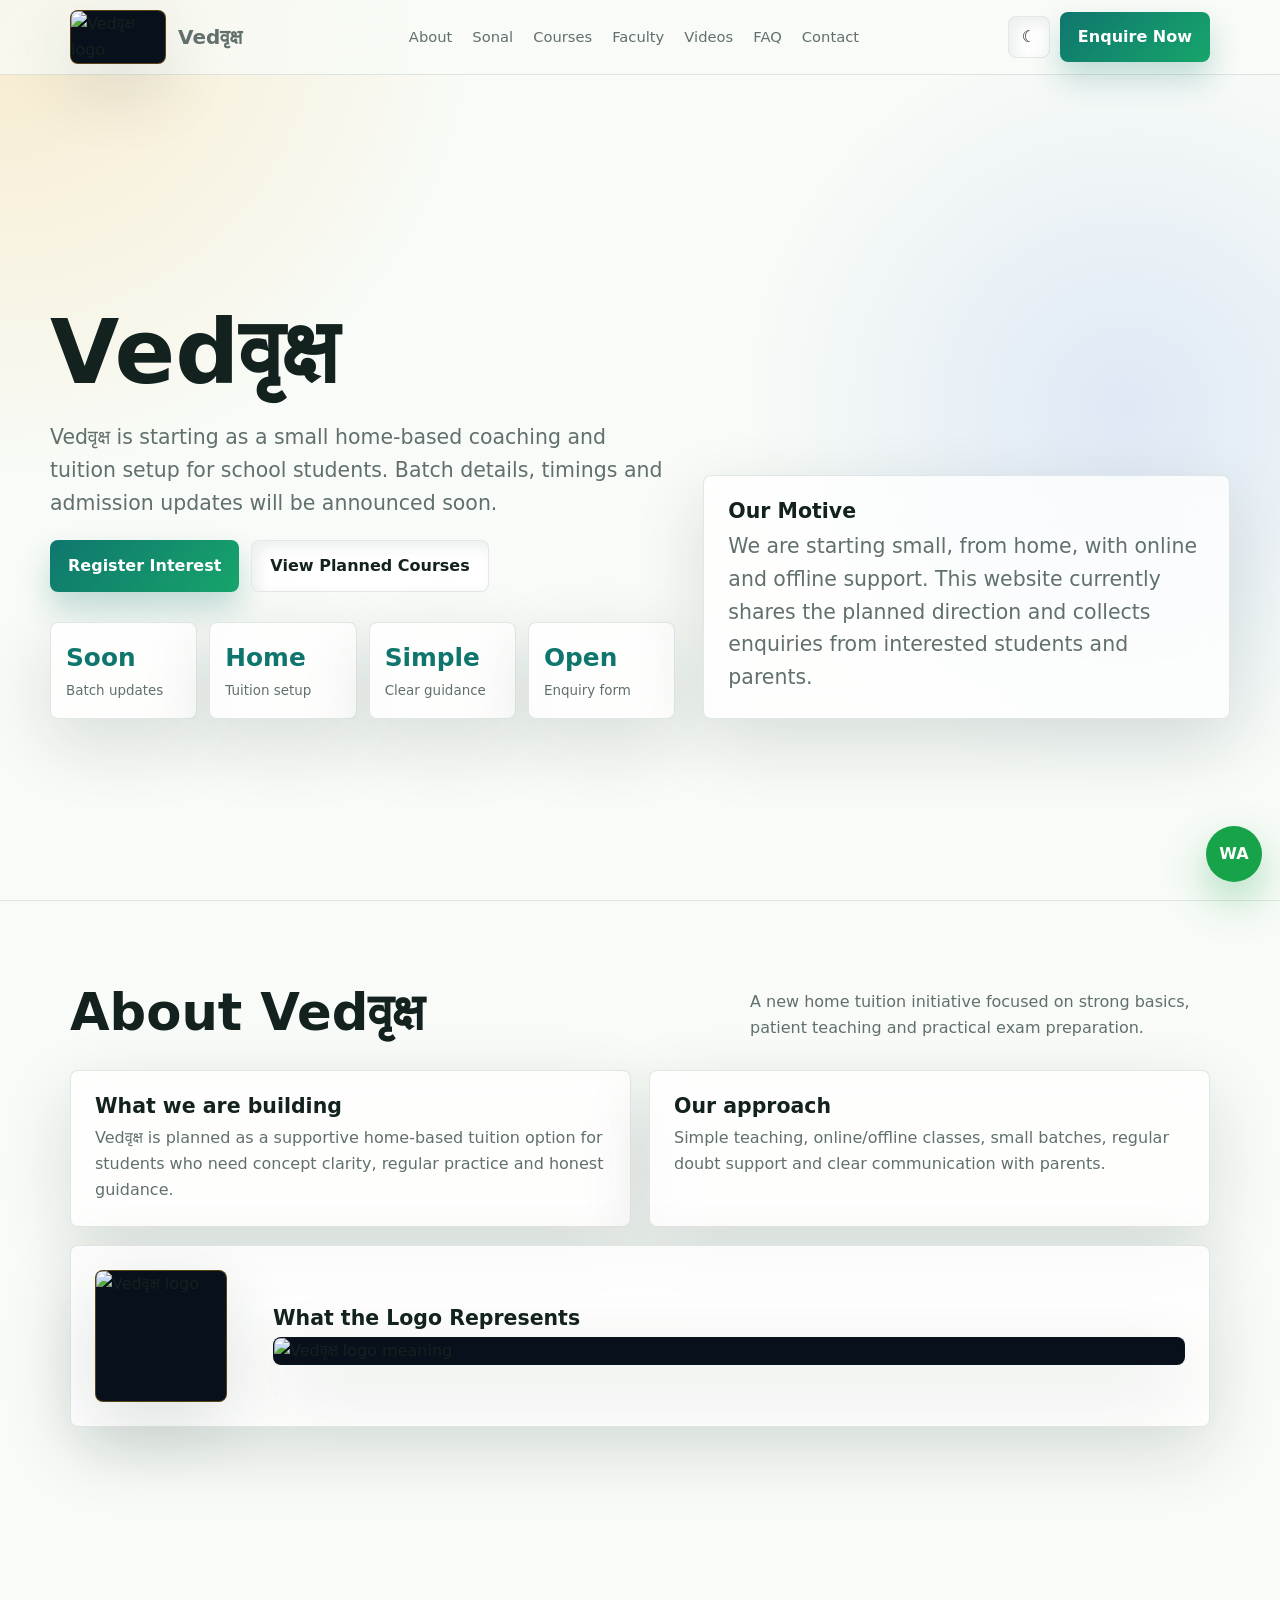
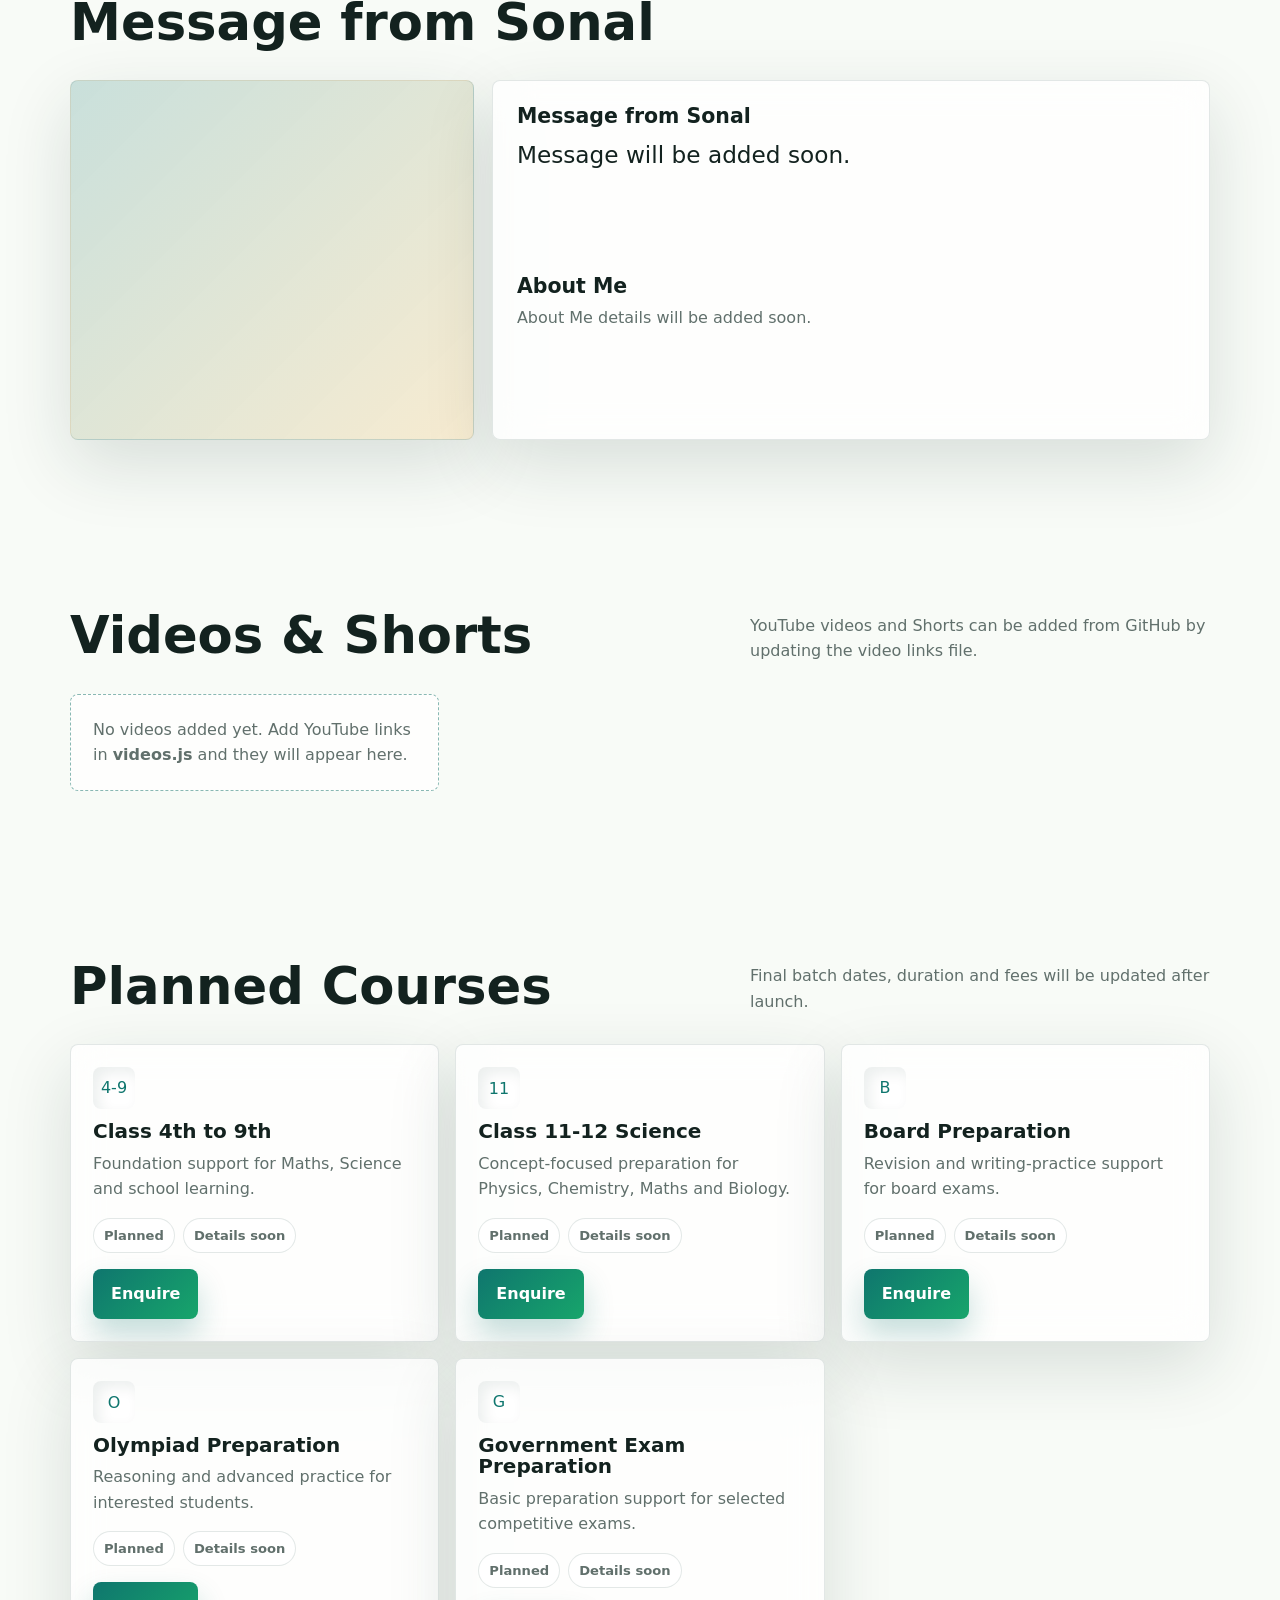
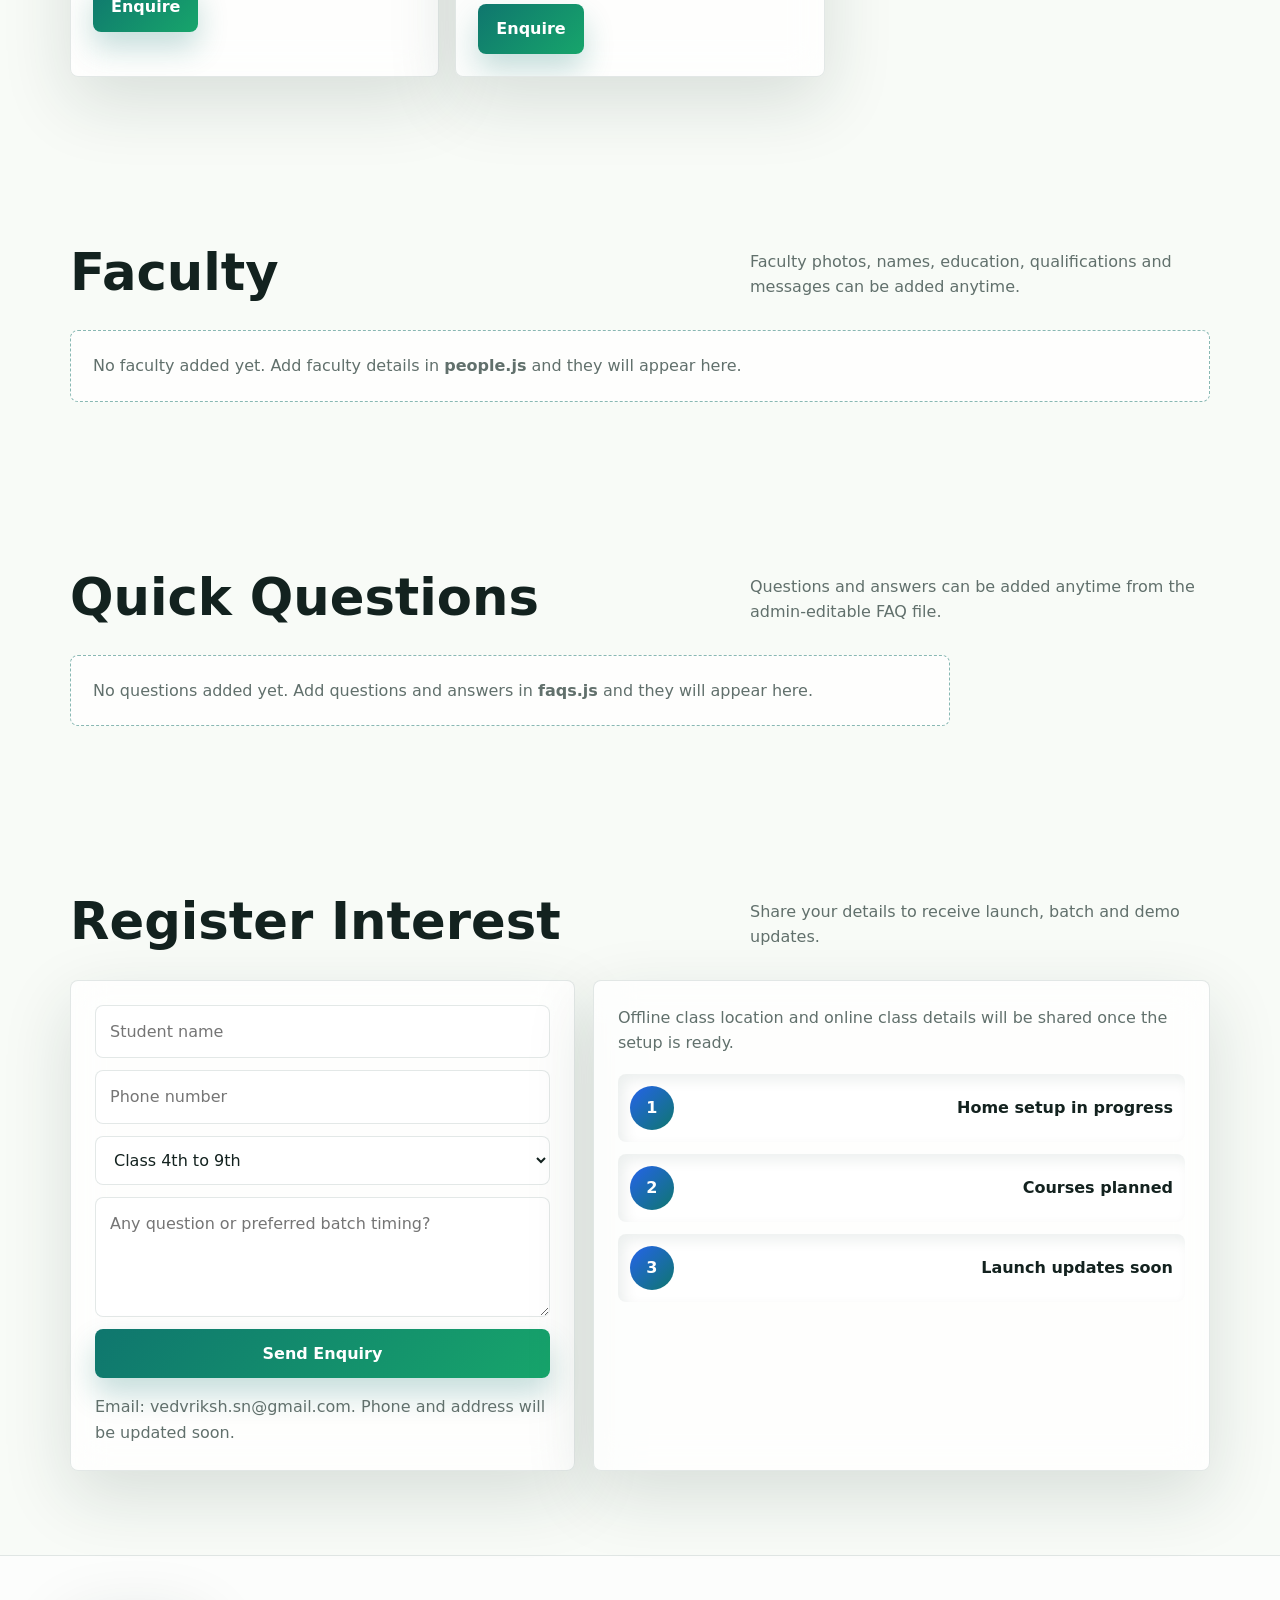
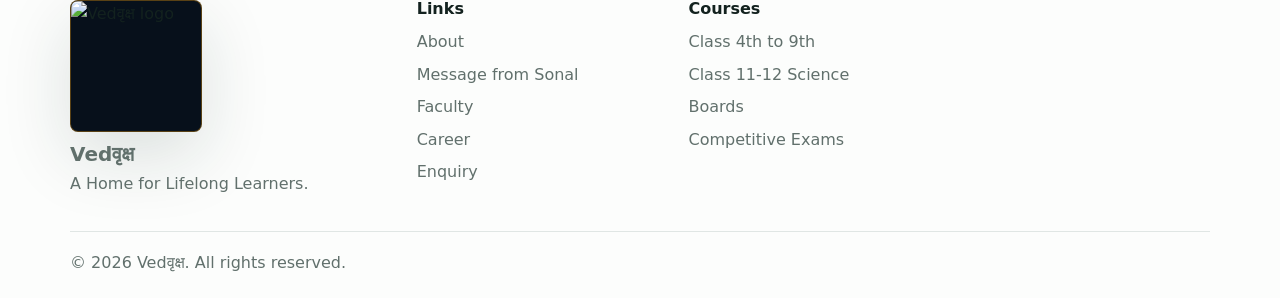
==== index.html @ 877882a3 "Add files via upload" ====
<!doctype html>
<html lang="en" data-theme="light">
  <head>
    <meta charset="utf-8" />
    <meta name="viewport" content="width=device-width, initial-scale=1" />
    <title>Vedवृक्ष | JEE, NEET, CUET, Boards</title>
    <meta
      name="description"
      content="Vedवृक्ष is a new home-based tuition setup for online and offline classes, starting with school support and exam preparation."
    />
    <meta name="theme-color" content="#0f766e" />
    <meta property="og:title" content="Vedवृक्ष" />
    <meta property="og:description" content="A new home tuition setup for online and offline classes, launching soon." />
    <meta property="og:image" content="assets/hero-campus.jpg" />
    <script type="application/ld+json">
      {
        "@context": "https://schema.org",
        "@type": "EducationalOrganization",
        "name": "Vedवृक्ष",
        "description": "New home-based tuition setup for online and offline classes.",
        "telephone": "+91 98765 43210",
        "email": "vedvriksh.sn@gmail.com",
        "address": {
          "@type": "PostalAddress",
          "streetAddress": "Main Education Road",
          "addressLocality": "Your City",
          "addressCountry": "IN"
        }
      }
    </script>
    <style>
      :root {
        color-scheme: light;
        --bg: #f8fbf7;
        --surface: rgba(255, 255, 255, 0.76);
        --surface-strong: #ffffff;
        --ink: #13221f;
        --muted: #61706c;
        --line: rgba(24, 64, 57, 0.12);
        --brand: #0f766e;
        --brand-2: #f59e0b;
        --brand-3: #2563eb;
        --soft: #e8f6ef;
        --shadow: 0 24px 70px rgba(22, 47, 42, 0.14);
        --inner: inset 6px 6px 14px rgba(16, 45, 39, 0.08), inset -6px -6px 18px rgba(255, 255, 255, 0.85);
        --radius: 8px;
        --max: 1180px;
      }

      [data-theme="dark"] {
        color-scheme: dark;
        --bg: #081311;
        --surface: rgba(18, 31, 29, 0.78);
        --surface-strong: #101c1a;
        --ink: #eef8f4;
        --muted: #abc0bb;
        --line: rgba(220, 255, 244, 0.12);
        --soft: #10231f;
        --shadow: 0 24px 70px rgba(0, 0, 0, 0.35);
        --inner: inset 6px 6px 14px rgba(0, 0, 0, 0.28), inset -6px -6px 18px rgba(255, 255, 255, 0.04);
      }

      * { box-sizing: border-box; }
      html { scroll-behavior: smooth; }
      body {
        margin: 0;
        font-family: Inter, ui-sans-serif, system-ui, -apple-system, BlinkMacSystemFont, "Segoe UI", sans-serif;
        background:
          radial-gradient(circle at top left, rgba(245, 158, 11, 0.18), transparent 30rem),
          radial-gradient(circle at 88% 8%, rgba(37, 99, 235, 0.12), transparent 24rem),
          linear-gradient(180deg, var(--bg), var(--bg));
        color: var(--ink);
        line-height: 1.6;
      }

      a { color: inherit; text-decoration: none; }
      img { max-width: 100%; display: block; }
      button, input, textarea, select { font: inherit; }

      .shell { max-width: var(--max); margin: 0 auto; padding: 0 20px; }
      .nav {
        position: sticky;
        top: 0;
        z-index: 20;
        border-bottom: 1px solid var(--line);
        backdrop-filter: blur(20px);
        background: color-mix(in srgb, var(--bg) 74%, transparent);
      }
      .nav-inner {
        min-height: 74px;
        display: flex;
        align-items: center;
        gap: 18px;
        justify-content: space-between;
      }
      .brand {
        display: flex;
        align-items: center;
        gap: 12px;
        min-width: 190px;
      }
      .brand-mark {
        width: 96px;
        height: 54px;
        border-radius: 8px;
        object-fit: contain;
        border: 1px solid rgba(245, 158, 11, 0.34);
        background: #07101b;
        box-shadow: var(--shadow);
      }
      .brand strong { display: block; font-size: 1.25rem; line-height: 1; }
      .brand span { display: block; color: var(--muted); font-size: 0.78rem; }
      .nav-links {
        display: flex;
        align-items: center;
        gap: 20px;
        color: var(--muted);
        font-size: 0.92rem;
      }
      .nav-links a:hover { color: var(--brand); }
      .nav-actions { display: flex; align-items: center; gap: 10px; }
      .icon-btn, .menu-btn {
        width: 42px;
        height: 42px;
        border: 1px solid var(--line);
        border-radius: var(--radius);
        background: var(--surface);
        color: var(--ink);
        cursor: pointer;
        display: grid;
        place-items: center;
        box-shadow: var(--inner);
      }
      .menu-btn { display: none; }

      .btn {
        border: 0;
        border-radius: var(--radius);
        padding: 12px 18px;
        display: inline-flex;
        align-items: center;
        justify-content: center;
        gap: 9px;
        min-height: 46px;
        font-weight: 800;
        cursor: pointer;
        transition: transform 180ms ease, box-shadow 180ms ease, background 180ms ease;
      }
      .btn:hover { transform: translateY(-2px); }
      .btn-primary {
        background: linear-gradient(135deg, var(--brand), #17a56b);
        color: white;
        box-shadow: 0 16px 30px rgba(15, 118, 110, 0.24);
      }
      .btn-secondary {
        background: var(--surface-strong);
        border: 1px solid var(--line);
        color: var(--ink);
        box-shadow: var(--inner);
      }

      .hero {
        min-height: calc(100vh - 74px);
        display: grid;
        align-items: center;
        position: relative;
        overflow: hidden;
        border-bottom: 1px solid var(--line);
      }
      .hero::before {
        content: "";
        position: absolute;
        inset: 0;
        background:
          linear-gradient(90deg, color-mix(in srgb, var(--bg) 95%, transparent) 0%, color-mix(in srgb, var(--bg) 82%, transparent) 42%, transparent 70%),
          url(var(--hero-cover, "assets/hero-campus.jpg")) right center / cover no-repeat;
        z-index: -2;
      }
      .hero::after {
        content: "";
        position: absolute;
        inset: auto 0 0;
        height: 180px;
        background: linear-gradient(180deg, transparent, var(--bg));
        z-index: -1;
      }
      .hero-grid {
        display: grid;
        grid-template-columns: minmax(0, 0.95fr) minmax(280px, 0.8fr);
        gap: 28px;
        padding: 76px 0 46px;
      }
      .eyebrow {
        display: inline-flex;
        align-items: center;
        gap: 8px;
        padding: 8px 12px;
        border-radius: 999px;
        background: var(--surface);
        border: 1px solid var(--line);
        color: var(--brand);
        font-weight: 800;
        backdrop-filter: blur(16px);
      }
      h1, h2, h3 { line-height: 1.08; margin: 0; letter-spacing: 0; }
      h1 {
        margin-top: 18px;
        font-size: clamp(2.45rem, 7vw, 5.7rem);
        max-width: 820px;
      }
      .hero p {
        max-width: 650px;
        color: var(--muted);
        font-size: clamp(1.02rem, 2vw, 1.28rem);
      }
      .hero-actions, .row-actions { display: flex; flex-wrap: wrap; gap: 12px; }
      .stats {
        display: grid;
        grid-template-columns: repeat(4, minmax(0, 1fr));
        gap: 12px;
        margin-top: 30px;
      }
      .stat, .glass-card, .course-card, .profile-card, .resource-card, .event-card, .blog-card, .portal-panel {
        border: 1px solid var(--line);
        border-radius: var(--radius);
        background: var(--surface);
        backdrop-filter: blur(18px);
        box-shadow: var(--shadow);
      }
      .stat { padding: 15px; }
      .stat strong { display: block; font-size: 1.55rem; color: var(--brand); }
      .stat span { color: var(--muted); font-size: 0.84rem; }
      .hero-card {
        align-self: end;
        padding: 22px;
        margin-top: 170px;
      }
      .hero-card h3 { font-size: 1.25rem; }
      .rank-list { display: grid; gap: 12px; margin-top: 18px; }
      .rank {
        display: flex;
        align-items: center;
        justify-content: space-between;
        gap: 12px;
        padding: 12px;
        border-radius: var(--radius);
        background: color-mix(in srgb, var(--surface-strong) 72%, transparent);
        box-shadow: var(--inner);
      }
      .avatar {
        width: 44px;
        height: 44px;
        border-radius: 50%;
        display: grid;
        place-items: center;
        font-weight: 900;
        color: white;
        background: linear-gradient(135deg, var(--brand-3), var(--brand));
      }

      section { padding: 84px 0; }
      .section-head {
        display: flex;
        justify-content: space-between;
        gap: 24px;
        align-items: end;
        margin-bottom: 30px;
      }
      .section-head h2 { font-size: clamp(2rem, 4vw, 3.3rem); max-width: 740px; }
      .section-head p { color: var(--muted); max-width: 460px; margin: 0; }

      .about-grid {
        display: grid;
        grid-template-columns: 1fr 1fr;
        gap: 18px;
      }
      .logo-meaning {
        display: grid;
        grid-template-columns: 160px 1fr;
        gap: 18px;
        align-items: center;
        margin-top: 18px;
      }
      .about-logo {
        width: 132px;
        height: 132px;
        object-fit: contain;
        border-radius: var(--radius);
        border: 1px solid rgba(245, 158, 11, 0.34);
        background: #07101b;
        box-shadow: var(--shadow);
      }
      .meaning-image {
        width: 100%;
        max-height: 170px;
        object-fit: contain;
        border-radius: var(--radius);
        border: 1px solid var(--line);
        background: #07101b;
        box-shadow: var(--shadow);
      }
      .glass-card { padding: 24px; }
      .glass-card h3 { font-size: 1.28rem; margin-bottom: 8px; }
      .glass-card p, .course-card p, .profile-card p, .resource-card p, .event-card p, .blog-card p { color: var(--muted); margin: 0; }
      .feature-grid, .course-grid, .faculty-grid, .resource-grid, .event-grid, .blog-grid {
        display: grid;
        grid-template-columns: repeat(3, minmax(0, 1fr));
        gap: 16px;
      }
      .feature {
        padding: 18px;
        border-radius: var(--radius);
        background: var(--soft);
        border: 1px solid var(--line);
      }
      .feature i, .course-icon {
        width: 42px;
        height: 42px;
        border-radius: var(--radius);
        display: grid;
        place-items: center;
        background: white;
        color: var(--brand);
        box-shadow: var(--inner);
        font-style: normal;
        margin-bottom: 12px;
      }
      [data-theme="dark"] .feature i, [data-theme="dark"] .course-icon { background: #172522; }
      .timeline {
        display: grid;
        gap: 14px;
        margin-top: 18px;
      }
      .mile {
        display: grid;
        grid-template-columns: 76px 1fr;
        gap: 14px;
        align-items: start;
      }
      .year {
        color: var(--brand);
        font-weight: 900;
      }

      .course-card, .profile-card, .resource-card, .event-card, .blog-card {
        padding: 22px;
        position: relative;
        overflow: hidden;
        transition: transform 180ms ease, border 180ms ease;
      }
      .course-card:hover, .profile-card:hover, .resource-card:hover, .event-card:hover, .blog-card:hover {
        transform: translateY(-5px);
        border-color: color-mix(in srgb, var(--brand) 45%, var(--line));
      }
      .course-card h3 { font-size: 1.25rem; margin-bottom: 8px; }
      .meta {
        display: flex;
        flex-wrap: wrap;
        gap: 8px;
        margin: 16px 0;
      }
      .chip {
        border-radius: 999px;
        border: 1px solid var(--line);
        padding: 6px 10px;
        color: var(--muted);
        background: color-mix(in srgb, var(--surface-strong) 72%, transparent);
        font-size: 0.82rem;
        font-weight: 750;
      }
      .list {
        padding: 0;
        margin: 14px 0 18px;
        list-style: none;
        display: grid;
        gap: 8px;
        color: var(--muted);
      }
      .list li::before { content: "✓"; color: var(--brand); font-weight: 900; margin-right: 8px; }

      .profile-photo {
        height: 174px;
        border-radius: var(--radius);
        background:
          linear-gradient(135deg, rgba(15, 118, 110, 0.9), rgba(245, 158, 11, 0.7)),
          radial-gradient(circle at 30% 20%, rgba(255,255,255,0.7), transparent 26%),
          linear-gradient(135deg, #dff7ef, #fef3c7);
        margin-bottom: 18px;
        position: relative;
        overflow: hidden;
      }
      .profile-photo::after {
        content: "";
        position: absolute;
        width: 78px;
        height: 78px;
        border-radius: 50%;
        background: rgba(255,255,255,0.84);
        left: 50%;
        top: 26px;
        transform: translateX(-50%);
        box-shadow: 0 86px 0 32px rgba(255,255,255,0.76);
      }
      .person-grid {
        display: grid;
        grid-template-columns: 0.72fr 1.28fr;
        gap: 18px;
        align-items: stretch;
      }
      .owner-photo {
        min-height: 360px;
        border-radius: var(--radius);
        border: 1px solid var(--line);
        background:
          linear-gradient(135deg, rgba(15,118,110,0.2), rgba(245,158,11,0.16)),
          var(--owner-photo, url("assets/logo-vv.jpg")) center / cover no-repeat;
        box-shadow: var(--shadow);
      }
      .message-card {
        display: grid;
        gap: 18px;
      }
      .message-card .quote {
        font-size: clamp(1.12rem, 2vw, 1.45rem);
        color: var(--ink);
        margin: 0;
      }
      .faculty-photo {
        height: 210px;
        border-radius: var(--radius);
        border: 1px solid var(--line);
        background: var(--faculty-photo, url("assets/logo-vv.jpg")) center / cover no-repeat;
        margin-bottom: 16px;
      }
      .faculty-empty {
        grid-column: 1 / -1;
      }

      .results-band {
        background: linear-gradient(135deg, color-mix(in srgb, var(--brand) 16%, transparent), color-mix(in srgb, var(--brand-2) 18%, transparent));
        border-block: 1px solid var(--line);
      }
      .rankers {
        display: grid;
        grid-template-columns: 1.2fr 0.8fr;
        gap: 18px;
      }
      .score-grid {
        display: grid;
        grid-template-columns: repeat(3, 1fr);
        gap: 12px;
      }
      .score {
        padding: 18px;
        border-radius: var(--radius);
        background: var(--surface-strong);
        border: 1px solid var(--line);
      }
      .score strong { display: block; font-size: 2rem; color: var(--brand); }

      .testimonials {
        display: grid;
        grid-template-columns: repeat(3, 1fr);
        gap: 16px;
      }
      blockquote {
        margin: 0;
        padding: 22px;
        border-radius: var(--radius);
        background: var(--surface);
        border: 1px solid var(--line);
        box-shadow: var(--shadow);
      }
      blockquote p { margin: 0 0 18px; color: var(--muted); }
      .stars { color: var(--brand-2); letter-spacing: 0; }

      .gallery {
        display: grid;
        grid-template-columns: 1.2fr 0.8fr 0.8fr;
        grid-auto-rows: 190px;
        gap: 14px;
      }
      .gallery-item {
        border-radius: var(--radius);
        border: 1px solid var(--line);
        overflow: hidden;
        min-height: 180px;
        background:
          linear-gradient(135deg, rgba(15,118,110,0.22), rgba(245,158,11,0.15)),
            url("assets/hero-campus.jpg") center / cover;
        position: relative;
      }
      .gallery-item:first-child { grid-row: span 2; }
      .gallery-item span {
        position: absolute;
        left: 14px;
        bottom: 14px;
        padding: 8px 10px;
        border-radius: var(--radius);
        background: rgba(255,255,255,0.86);
        color: #13221f;
        font-weight: 850;
      }

      .tabs {
        display: flex;
        flex-wrap: wrap;
        gap: 10px;
        margin-bottom: 16px;
      }
      .tab {
        border: 1px solid var(--line);
        background: var(--surface);
        color: var(--muted);
        border-radius: 999px;
        padding: 10px 14px;
        cursor: pointer;
        font-weight: 850;
      }
      .tab.active { background: var(--brand); color: white; }
      .portal-panel { padding: 22px; display: none; }
      .portal-panel.active { display: grid; grid-template-columns: 0.9fr 1.1fr; gap: 18px; }
      .dash-grid {
        display: grid;
        grid-template-columns: repeat(2, minmax(0, 1fr));
        gap: 12px;
      }
      .dash-card {
        padding: 16px;
        border: 1px solid var(--line);
        border-radius: var(--radius);
        background: var(--surface-strong);
      }
      .bar {
        height: 10px;
        border-radius: 999px;
        background: color-mix(in srgb, var(--brand) 16%, var(--line));
        overflow: hidden;
        margin-top: 10px;
      }
      .bar span { display: block; height: 100%; width: var(--value); background: linear-gradient(90deg, var(--brand), var(--brand-2)); }

      .faq {
        display: grid;
        gap: 12px;
        max-width: 880px;
      }
      details {
        border: 1px solid var(--line);
        background: var(--surface);
        border-radius: var(--radius);
        padding: 16px 18px;
        box-shadow: var(--shadow);
      }
      summary { cursor: pointer; font-weight: 900; }
      details p { color: var(--muted); margin-bottom: 0; }

      .video-grid {
        display: grid;
        grid-template-columns: repeat(3, minmax(0, 1fr));
        gap: 16px;
      }
      .video-card {
        border: 1px solid var(--line);
        border-radius: var(--radius);
        background: var(--surface);
        backdrop-filter: blur(18px);
        box-shadow: var(--shadow);
        overflow: hidden;
      }
      .video-frame {
        width: 100%;
        aspect-ratio: 16 / 9;
        border: 0;
        display: block;
        background: #0f172a;
      }
      .video-card.short .video-frame {
        aspect-ratio: 9 / 16;
      }
      .video-body {
        padding: 16px;
      }
      .video-body h3 {
        font-size: 1rem;
        margin-bottom: 6px;
      }
      .video-body p {
        margin: 0;
        color: var(--muted);
        font-size: 0.92rem;
      }
      .empty-videos {
        padding: 22px;
        border: 1px dashed color-mix(in srgb, var(--brand) 42%, var(--line));
        border-radius: var(--radius);
        color: var(--muted);
        background: var(--surface);
      }

      .contact-grid {
        display: grid;
        grid-template-columns: 0.9fr 1.1fr;
        gap: 18px;
      }
      form {
        display: grid;
        gap: 12px;
      }
      input, textarea, select {
        width: 100%;
        border: 1px solid var(--line);
        border-radius: var(--radius);
        padding: 13px 14px;
        background: var(--surface-strong);
        color: var(--ink);
      }
      textarea { min-height: 120px; resize: vertical; }
      .map {
        min-height: 360px;
        border: 0;
        width: 100%;
        border-radius: var(--radius);
        filter: saturate(0.9);
      }
      .floating-whatsapp {
        position: fixed;
        right: 18px;
        bottom: 18px;
        z-index: 30;
        width: 56px;
        height: 56px;
        border-radius: 50%;
        display: grid;
        place-items: center;
        color: white;
        background: #16a34a;
        box-shadow: 0 18px 42px rgba(22, 163, 74, 0.34);
        font-weight: 900;
      }

      footer {
        border-top: 1px solid var(--line);
        padding: 44px 0 22px;
        background: color-mix(in srgb, var(--surface-strong) 62%, transparent);
      }
      .footer-grid {
        display: grid;
        grid-template-columns: 1.3fr repeat(3, 1fr);
        gap: 22px;
      }
      footer h3 { font-size: 1rem; margin-bottom: 12px; }
      footer a, footer p { display: block; color: var(--muted); margin: 7px 0; }
      .footer-brand {
        display: block;
      }
      .footer-brand .brand-mark {
        width: 132px;
        height: 132px;
        margin-bottom: 12px;
      }
      .copyright {
        border-top: 1px solid var(--line);
        margin-top: 28px;
        padding-top: 18px;
        color: var(--muted);
        display: flex;
        justify-content: space-between;
        gap: 16px;
        flex-wrap: wrap;
      }

      .reveal { opacity: 0; transform: translateY(18px); transition: opacity 500ms ease, transform 500ms ease; }
      .reveal.visible { opacity: 1; transform: translateY(0); }

      @media (max-width: 980px) {
        .nav-links {
          position: fixed;
          inset: 74px 12px auto;
          flex-direction: column;
          align-items: stretch;
          padding: 18px;
          border: 1px solid var(--line);
          border-radius: var(--radius);
          background: var(--surface-strong);
          box-shadow: var(--shadow);
          display: none;
        }
        .nav-links.open { display: flex; }
        .menu-btn { display: grid; }
        .hero-grid, .about-grid, .rankers, .portal-panel.active, .contact-grid, .person-grid, .logo-meaning { grid-template-columns: 1fr; }
        .hero-card { margin-top: 20px; }
        .feature-grid, .course-grid, .faculty-grid, .resource-grid, .event-grid, .blog-grid, .testimonials, .video-grid { grid-template-columns: repeat(2, 1fr); }
        .section-head { display: block; }
        .section-head p { margin-top: 12px; }
        .footer-grid { grid-template-columns: repeat(2, 1fr); }
      }

      @media (max-width: 640px) {
        .shell { padding: 0 14px; }
        .nav-inner { min-height: 66px; }
        .nav-links { inset-top: 66px; }
        .brand { min-width: auto; }
        .brand > span:not(:first-child) { display: none; }
        .brand-mark { width: 78px; height: 48px; }
        .nav-actions .btn { display: none; }
        .hero { min-height: auto; }
        .hero::before {
          background:
            linear-gradient(180deg, color-mix(in srgb, var(--bg) 96%, transparent) 0%, color-mix(in srgb, var(--bg) 86%, transparent) 58%, color-mix(in srgb, var(--bg) 58%, transparent)),
            url(var(--hero-cover, "assets/hero-campus.jpg")) center top / cover no-repeat;
        }
        .hero-grid { padding-top: 54px; }
        .stats, .score-grid, .feature-grid, .course-grid, .faculty-grid, .resource-grid, .event-grid, .blog-grid, .testimonials, .dash-grid, .footer-grid, .video-grid {
          grid-template-columns: 1fr;
        }
        .gallery { grid-template-columns: 1fr; grid-auto-rows: 220px; }
        .gallery-item:first-child { grid-row: span 1; }
        section { padding: 58px 0; }
      }
    </style>
  </head>
  <body>
    <header class="nav" aria-label="Main navigation">
      <div class="shell nav-inner">
        <a class="brand" href="#home" aria-label="Vedवृक्ष home">
          <img class="brand-mark" src="assets/logo-vv.jpg" alt="Vedवृक्ष logo" />
          <span><strong>Vedवृक्ष</strong></span>
        </a>
        <nav class="nav-links" id="navLinks">
          <a href="#about">About</a>
          <a href="#sonal">Sonal</a>
          <a href="#courses">Courses</a>
          <a href="#faculty">Faculty</a>
          <a href="#videos">Videos</a>
          <a href="#faq">FAQ</a>
          <a href="#contact">Contact</a>
        </nav>
        <div class="nav-actions">
          <button class="icon-btn" id="themeToggle" aria-label="Toggle dark and light mode">☾</button>
          <a class="btn btn-primary" href="#contact">Enquire Now</a>
          <button class="menu-btn" id="menuToggle" aria-label="Open menu">☰</button>
        </div>
      </div>
    </header>

    <main id="home">
      <section class="hero">
        <div class="shell hero-grid">
          <div class="reveal">
            <h1>Vedवृक्ष</h1>
            <p>Vedवृक्ष is starting as a small home-based coaching and tuition setup for school students. Batch details, timings and admission updates will be announced soon.</p>
            <div class="hero-actions">
              <a class="btn btn-primary" href="#contact">Register Interest</a>
              <a class="btn btn-secondary" href="#courses">View Planned Courses</a>
            </div>
            <div class="stats" aria-label="Launch information">
              <div class="stat"><strong>Soon</strong><span>Batch updates</span></div>
              <div class="stat"><strong>Home</strong><span>Tuition setup</span></div>
              <div class="stat"><strong>Simple</strong><span>Clear guidance</span></div>
              <div class="stat"><strong>Open</strong><span>Enquiry form</span></div>
            </div>
          </div>
          <aside class="glass-card hero-card reveal">
            <h3>Our Motive</h3>
            <p>We are starting small, from home, with online and offline support. This website currently shares the planned direction and collects enquiries from interested students and parents.</p>
          </aside>
        </div>
      </section>

      <section id="about">
        <div class="shell">
          <div class="section-head reveal">
            <h2>About Vedवृक्ष</h2>
            <p>A new home tuition initiative focused on strong basics, patient teaching and practical exam preparation.</p>
          </div>
          <div class="about-grid">
            <article class="glass-card reveal">
              <h3>What we are building</h3>
              <p>Vedवृक्ष is planned as a supportive home-based tuition option for students who need concept clarity, regular practice and honest guidance.</p>
            </article>
            <article class="glass-card reveal">
              <h3>Our approach</h3>
              <p>Simple teaching, online/offline classes, small batches, regular doubt support and clear communication with parents.</p>
            </article>
          </div>
          <article class="glass-card logo-meaning reveal">
            <img class="about-logo" src="assets/logo-vv.jpg" alt="Vedवृक्ष logo" />
            <div>
              <h3>What the Logo Represents</h3>
              <img class="meaning-image" src="assets/logo-meaning.jpg" alt="Vedवृक्ष logo meaning" />
            </div>
          </article>
        </div>
      </section>

      <section id="sonal">
        <div class="shell">
          <div class="section-head reveal">
            <h2>Message from Sonal</h2>
          </div>
          <div class="person-grid">
            <div class="owner-photo reveal" id="ownerPhoto" role="img" aria-label="Sonal photo placeholder"></div>
            <article class="glass-card message-card reveal">
              <div>
                <h3>Message from Sonal</h3>
                <p class="quote" id="ownerMessage">Message will be added soon.</p>
              </div>
              <div>
                <h3>About Me</h3>
                <p id="ownerAbout">About Me details will be added soon.</p>
              </div>
            </article>
          </div>
        </div>
      </section>

      <section id="videos">
        <div class="shell">
          <div class="section-head reveal">
            <h2>Videos & Shorts</h2>
            <p>YouTube videos and Shorts can be added from GitHub by updating the video links file.</p>
          </div>
          <div id="videoGrid" class="video-grid reveal" aria-live="polite">
            <div class="empty-videos">No videos added yet. Add YouTube links in <b>videos.js</b> and they will appear here.</div>
          </div>
        </div>
      </section>

      <section id="courses">
        <div class="shell">
          <div class="section-head reveal">
            <h2>Planned Courses</h2>
            <p>Final batch dates, duration and fees will be updated after launch.</p>
          </div>
          <div class="course-grid">
            <article class="course-card reveal"><span class="course-icon">4-9</span><h3>Class 4th to 9th</h3><p>Foundation support for Maths, Science and school learning.</p><div class="meta"><span class="chip">Planned</span><span class="chip">Details soon</span></div><a class="btn btn-primary" href="#contact">Enquire</a></article>
            <article class="course-card reveal"><span class="course-icon">11</span><h3>Class 11-12 Science</h3><p>Concept-focused preparation for Physics, Chemistry, Maths and Biology.</p><div class="meta"><span class="chip">Planned</span><span class="chip">Details soon</span></div><a class="btn btn-primary" href="#contact">Enquire</a></article>
            <article class="course-card reveal"><span class="course-icon">B</span><h3>Board Preparation</h3><p>Revision and writing-practice support for board exams.</p><div class="meta"><span class="chip">Planned</span><span class="chip">Details soon</span></div><a class="btn btn-primary" href="#contact">Enquire</a></article>
            <article class="course-card reveal"><span class="course-icon">O</span><h3>Olympiad Preparation</h3><p>Reasoning and advanced practice for interested students.</p><div class="meta"><span class="chip">Planned</span><span class="chip">Details soon</span></div><a class="btn btn-primary" href="#contact">Enquire</a></article>
            <article class="course-card reveal"><span class="course-icon">G</span><h3>Government Exam Preparation</h3><p>Basic preparation support for selected competitive exams.</p><div class="meta"><span class="chip">Planned</span><span class="chip">Details soon</span></div><a class="btn btn-primary" href="#contact">Enquire</a></article>
          </div>
        </div>
      </section>

      <section id="faculty">
        <div class="shell">
          <div class="section-head reveal">
            <h2>Faculty</h2>
            <p>Faculty photos, names, education, qualifications and messages can be added anytime.</p>
          </div>
          <div class="faculty-grid" id="facultyGrid">
            <div class="empty-videos faculty-empty">No faculty added yet. Add faculty details in <b>people.js</b> and they will appear here.</div>
          </div>
        </div>
      </section>

      <section id="faq">
        <div class="shell">
          <div class="section-head reveal">
            <h2>Quick Questions</h2>
            <p>Questions and answers can be added anytime from the admin-editable FAQ file.</p>
          </div>
          <div class="faq reveal" id="faqList">
            <div class="empty-videos">No questions added yet. Add questions and answers in <b>faqs.js</b> and they will appear here.</div>
          </div>
        </div>
      </section>

      <section id="contact">
        <div class="shell">
          <div class="section-head reveal">
            <h2>Register Interest</h2>
            <p>Share your details to receive launch, batch and demo updates.</p>
          </div>
          <div class="contact-grid">
            <div class="glass-card reveal">
              <form>
                <input aria-label="Student name" name="studentName" placeholder="Student name" required />
                <input aria-label="Phone number" name="phone" placeholder="Phone number" required />
                <select aria-label="Course interest" name="courseInterest">
                  <option>Class 4th to 9th</option>
                  <option>Class 11-12 Science</option>
                  <option>Board Exam Preparation</option>
                  <option>Olympiad Preparation</option>
                  <option>Government Exam Preparation</option>
                </select>
                <textarea aria-label="Message" name="message" placeholder="Any question or preferred batch timing?"></textarea>
                <button class="btn btn-primary" type="submit">Send Enquiry</button>
              </form>
              <p style="margin-top:16px;color:var(--muted)">Email: <a href="mailto:vedvriksh.sn@gmail.com">vedvriksh.sn@gmail.com</a>. Phone and address will be updated soon.</p>
            </div>
            <article class="glass-card reveal">
              <p>Offline class location and online class details will be shared once the setup is ready.</p>
              <div class="rank-list">
                <div class="rank"><span><span class="avatar">1</span></span><b>Home setup in progress</b></div>
                <div class="rank"><span><span class="avatar">2</span></span><b>Courses planned</b></div>
                <div class="rank"><span><span class="avatar">3</span></span><b>Launch updates soon</b></div>
              </div>
            </article>
          </div>
        </div>
      </section>
    </main>

    <a class="floating-whatsapp" href="https://wa.me/919876543210" aria-label="Chat on WhatsApp">WA</a>

    <footer>
      <div class="shell">
        <div class="footer-grid">
          <div><div class="brand footer-brand"><img class="brand-mark" src="assets/logo-vv.jpg" alt="Vedवृक्ष logo" /><span><strong>Vedवृक्ष</strong></span></div><p>A Home for Lifelong Learners.</p></div>
          <div><h3>Links</h3><a href="#about">About</a><a href="#sonal">Message from Sonal</a><a href="#faculty">Faculty</a><a href="careers.html">Career</a><a href="#contact">Enquiry</a></div>
          <div><h3>Courses</h3><a href="#courses">Class 4th to 9th</a><a href="#courses">Class 11-12 Science</a><a href="#courses">Boards</a><a href="#courses">Competitive Exams</a></div>
        </div>
        <div class="copyright"><span>© 2026 Vedवृक्ष. All rights reserved.</span></div>
      </div>
    </footer>

    <script src="site-config.js"></script>
    <script src="people.js"></script>
    <script src="videos.js"></script>
    <script src="faqs.js"></script>
    <script>
      const root = document.documentElement;
      const config = window.VEDVRIKSH_SITE || {};
      if (config.coverImage) {
        root.style.setProperty("--hero-cover", `"${config.coverImage}"`);
        const ogImage = document.querySelector('meta[property="og:image"]');
        if (ogImage) ogImage.setAttribute("content", config.coverImage);
      }
      const themeToggle = document.querySelector("#themeToggle");
      const storedTheme = localStorage.getItem("vedvriksh-theme");
      if (storedTheme) root.dataset.theme = storedTheme;
      themeToggle.textContent = root.dataset.theme === "dark" ? "☀" : "☾";
      themeToggle.addEventListener("click", () => {
        root.dataset.theme = root.dataset.theme === "dark" ? "light" : "dark";
        localStorage.setItem("vedvriksh-theme", root.dataset.theme);
        themeToggle.textContent = root.dataset.theme === "dark" ? "☀" : "☾";
      });

      document.querySelector("#menuToggle").addEventListener("click", () => {
        document.querySelector("#navLinks").classList.toggle("open");
      });

      document.querySelectorAll(".nav-links a").forEach((link) => {
        link.addEventListener("click", () => document.querySelector("#navLinks").classList.remove("open"));
      });

      const revealObserver = new IntersectionObserver((entries) => {
        entries.forEach((entry) => {
          if (entry.isIntersecting) entry.target.classList.add("visible");
        });
      }, { threshold: 0.12 });
      document.querySelectorAll(".reveal").forEach((item) => revealObserver.observe(item));

      function renderPeople() {
        const people = window.VEDVRIKSH_PEOPLE || {};
        const owner = people.owner || {};
        const ownerPhoto = document.querySelector("#ownerPhoto");
        if (owner.photo) ownerPhoto.style.setProperty("--owner-photo", `url("${owner.photo}")`);
        if (owner.name) ownerPhoto.setAttribute("aria-label", `${owner.name} photo`);
        if (owner.message) document.querySelector("#ownerMessage").textContent = owner.message;
        if (owner.about) document.querySelector("#ownerAbout").textContent = owner.about;

        const facultyGrid = document.querySelector("#facultyGrid");
        const faculty = Array.isArray(people.faculty) ? people.faculty : [];
        const validFaculty = faculty.filter((member) => member.name || member.photo || member.message);
        if (!validFaculty.length) return;
        facultyGrid.innerHTML = validFaculty.map((member) => `
          <article class="profile-card reveal visible">
            <div class="faculty-photo" style="--faculty-photo:url('${member.photo || "assets/logo-vv.jpg"}')" role="img" aria-label="${member.name || "Faculty"} photo"></div>
            <h3>${member.name || "Faculty Name"}</h3>
            <p><b>Education:</b> ${member.education || "To be updated"}</p>
            <p><b>Qualification:</b> ${member.qualification || "To be updated"}</p>
            <p style="margin-top:10px">${member.message || "Message will be added soon."}</p>
          </article>
        `).join("");
      }
      renderPeople();

      function youtubeIdFromUrl(url) {
        try {
          const parsed = new URL(url);
          if (parsed.hostname.includes("youtu.be")) return parsed.pathname.split("/").filter(Boolean)[0];
          if (parsed.pathname.includes("/shorts/")) return parsed.pathname.split("/shorts/")[1].split("/")[0];
          if (parsed.pathname.includes("/embed/")) return parsed.pathname.split("/embed/")[1].split("/")[0];
          return parsed.searchParams.get("v");
        } catch {
          return "";
        }
      }

      function renderVideos() {
        const grid = document.querySelector("#videoGrid");
        const videos = Array.isArray(window.VEDVRIKSH_VIDEOS) ? window.VEDVRIKSH_VIDEOS : [];
        const validVideos = videos.map((video) => ({ ...video, id: youtubeIdFromUrl(video.url || "") })).filter((video) => video.id);
        if (!validVideos.length) return;
        grid.innerHTML = validVideos.map((video) => {
          const type = video.type === "short" ? "short" : "video";
          return `
            <article class="video-card ${type}">
              <iframe
                class="video-frame"
                src="https://www.youtube.com/embed/${video.id}"
                title="${video.title || "Vedvriksh YouTube video"}"
                loading="lazy"
                allow="accelerometer; autoplay; clipboard-write; encrypted-media; gyroscope; picture-in-picture; web-share"
                allowfullscreen>
              </iframe>
              <div class="video-body">
                <h3>${video.title || "YouTube update"}</h3>
                <p>${type === "short" ? "YouTube Short" : "YouTube Video"}</p>
              </div>
            </article>
          `;
        }).join("");
      }
      renderVideos();

      function renderFaqs() {
        const list = document.querySelector("#faqList");
        const faqs = Array.isArray(window.VEDVRIKSH_FAQS) ? window.VEDVRIKSH_FAQS : [];
        const validFaqs = faqs.filter((faq) => faq.question && faq.answer);
        if (!validFaqs.length) return;
        list.innerHTML = validFaqs.map((faq, index) => `
          <details ${index === 0 ? "open" : ""}>
            <summary>${faq.question}</summary>
            <p>${faq.answer}</p>
          </details>
        `).join("");
      }
      renderFaqs();

      document.querySelector("form").addEventListener("submit", (event) => {
        event.preventDefault();
        const form = event.currentTarget;
        const values = Object.fromEntries(new FormData(form).entries());
        const enquiry = {
          studentName: values.studentName || "",
          phone: values.phone || "",
          courseInterest: values.courseInterest || "",
          message: values.message || "",
          submittedAt: new Date().toLocaleString("en-IN")
        };
        const saved = JSON.parse(localStorage.getItem("vedvrikshEnquiries") || "[]");
        saved.push(enquiry);
        localStorage.setItem("vedvrikshEnquiries", JSON.stringify(saved));
        const body = encodeURIComponent(
          `New Vedvriksh enquiry\n\n` +
          `Student Name: ${enquiry.studentName}\n` +
          `Phone: ${enquiry.phone}\n` +
          `Course Interest: ${enquiry.courseInterest}\n` +
          `Message: ${enquiry.message}\n` +
          `Submitted At: ${enquiry.submittedAt}`
        );
        window.location.href = `mailto:vedvriksh.sn@gmail.com?subject=${encodeURIComponent("New Vedvriksh Enquiry")}&body=${body}`;
        alert("Thank you. Your enquiry has been prepared for email. Please send the email so Vedvriksh can receive it.");
        form.reset();
      });
    </script>
  </body>
</html>
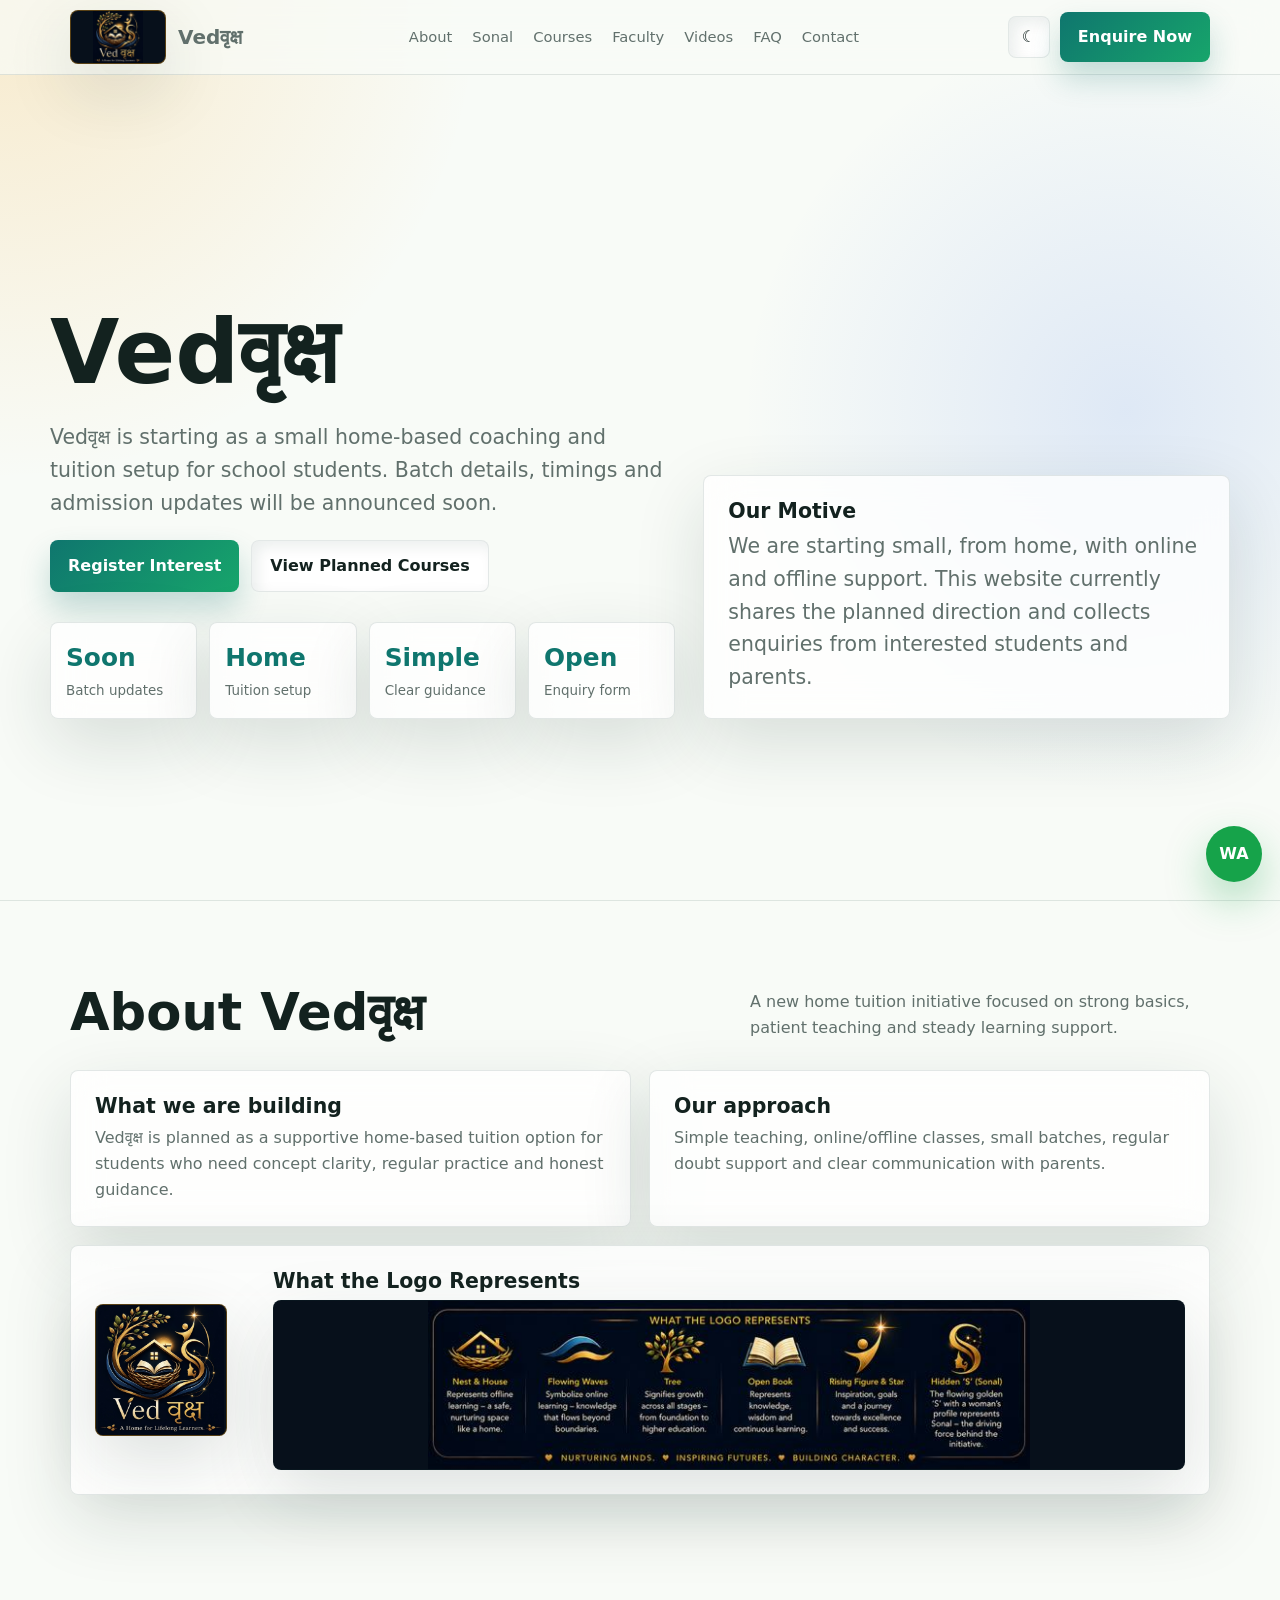
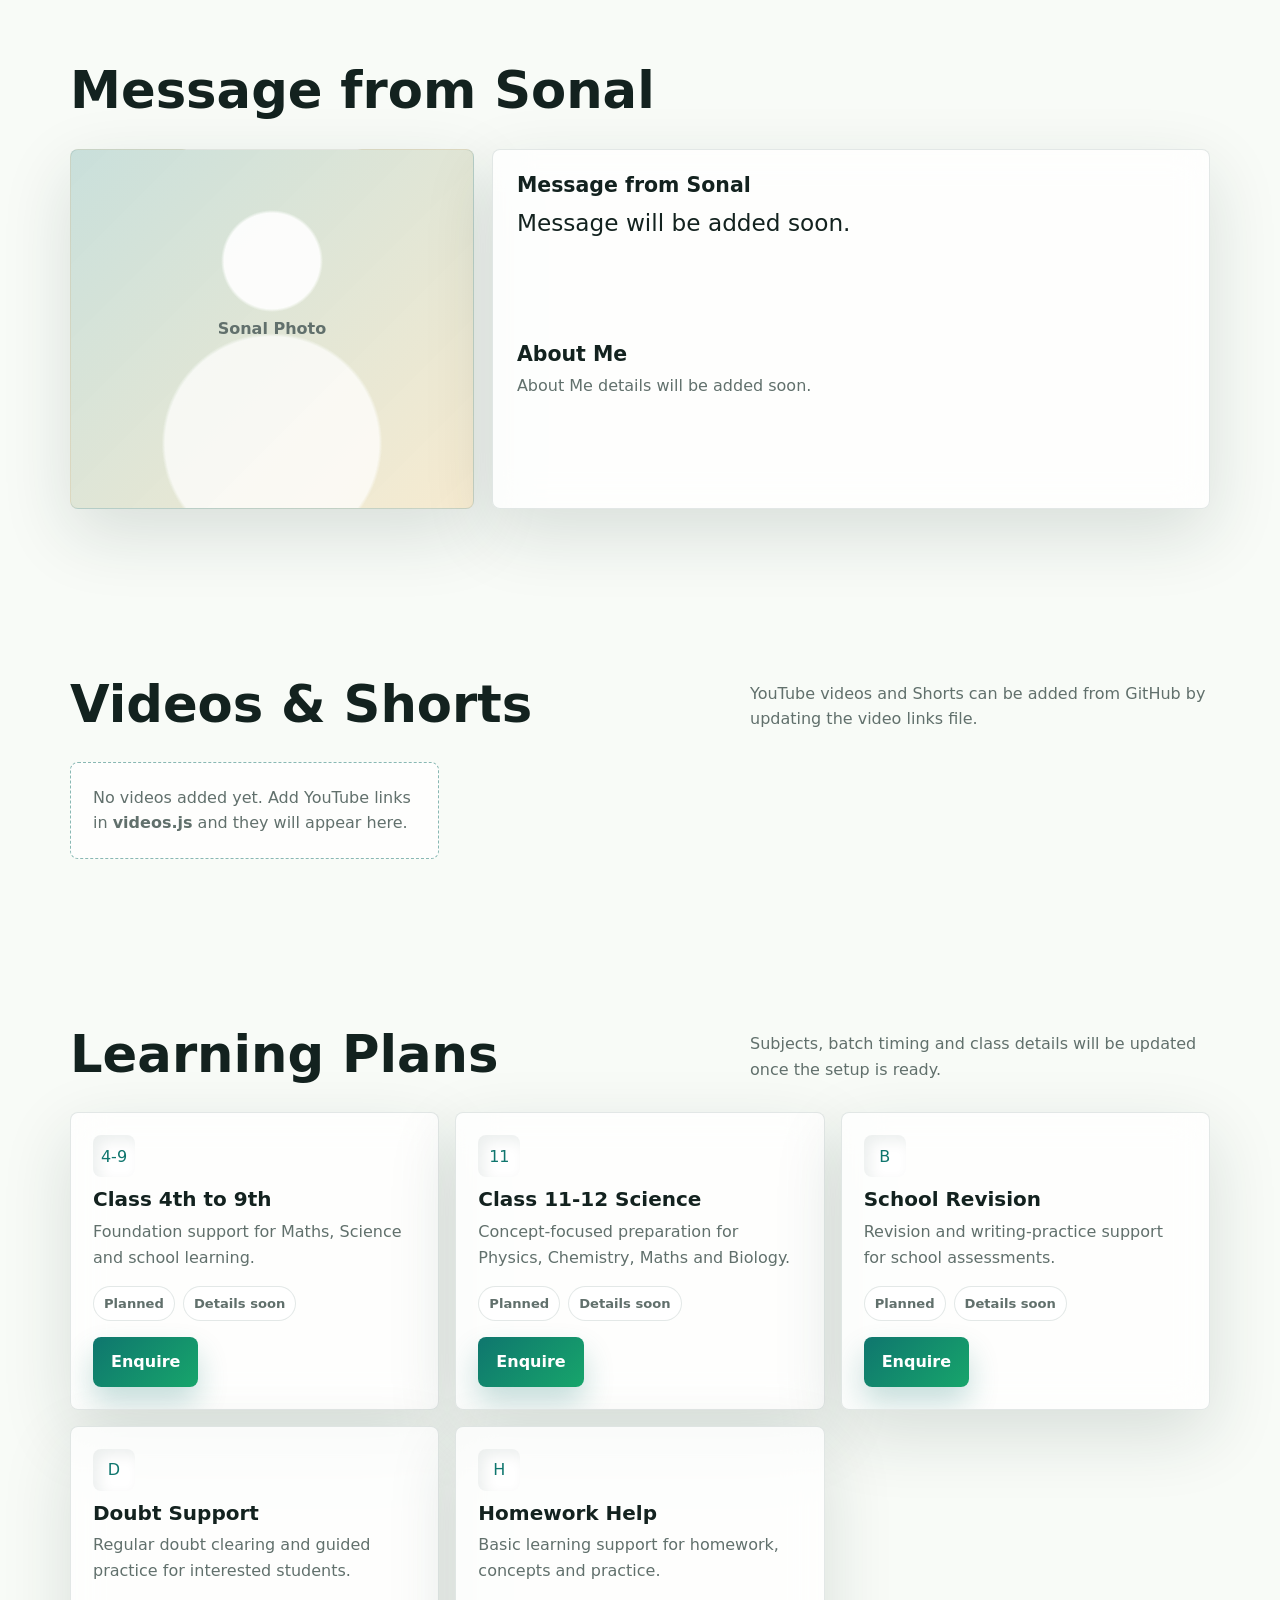
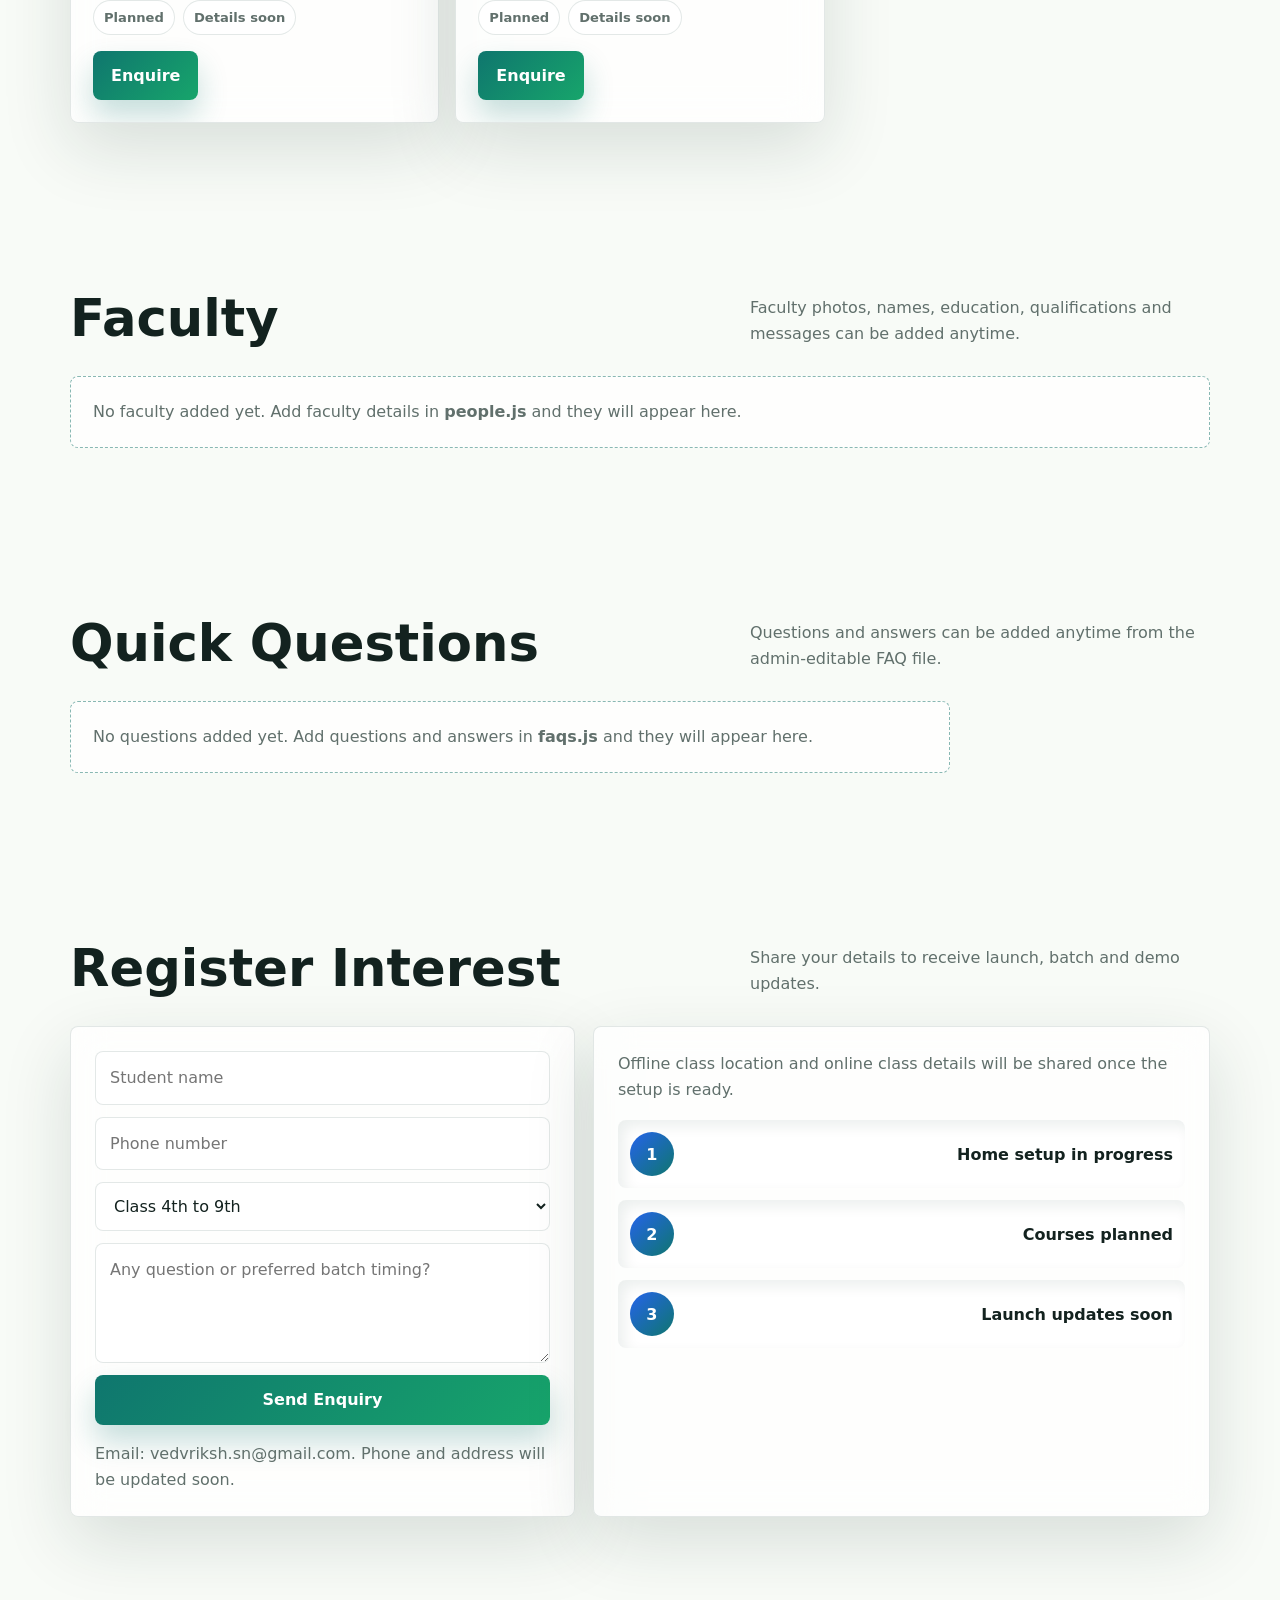
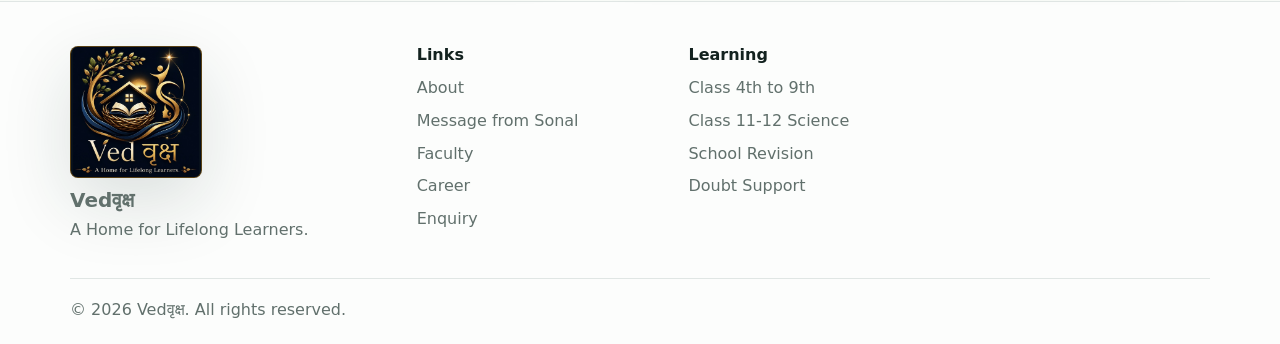
==== commit 01c21f2f: "Add files via upload" ====
--- a/index.html
+++ b/index.html
@@ -3,14 +3,14 @@
   <head>
     <meta charset="utf-8" />
     <meta name="viewport" content="width=device-width, initial-scale=1" />
-    <title>Vedवृक्ष | JEE, NEET, CUET, Boards</title>
+    <title>Vedवृक्ष | A Home for Lifelong Learners</title>
     <meta
       name="description"
-      content="Vedवृक्ष is a new home-based tuition setup for online and offline classes, starting with school support and exam preparation."
+      content="Vedवृक्ष is a new home-based tuition setup for online and offline classes, starting with school learning support."
     />
     <meta name="theme-color" content="#0f766e" />
     <meta property="og:title" content="Vedवृक्ष" />
-    <meta property="og:description" content="A new home tuition setup for online and offline classes, launching soon." />
+    <meta property="og:description" content="A Home for Lifelong Learners." />
     <meta property="og:image" content="assets/hero-campus.jpg" />
     <script type="application/ld+json">
       {
@@ -411,10 +411,20 @@
         min-height: 360px;
         border-radius: var(--radius);
         border: 1px solid var(--line);
+        display: grid;
+        place-items: center;
+        color: var(--muted);
+        font-weight: 900;
+        text-align: center;
+        padding: 24px;
         background:
-          linear-gradient(135deg, rgba(15,118,110,0.2), rgba(245,158,11,0.16)),
-          var(--owner-photo, url("assets/logo-vv.jpg")) center / cover no-repeat;
+          radial-gradient(circle at 50% 31%, rgba(255,255,255,0.9) 0 15%, transparent 16%),
+          radial-gradient(circle at 50% 82%, rgba(255,255,255,0.72) 0 30%, transparent 31%),
+          linear-gradient(135deg, rgba(15,118,110,0.2), rgba(245,158,11,0.16));
         box-shadow: var(--shadow);
+      }
+      .owner-photo.has-photo {
+        color: transparent;
       }
       .message-card {
         display: grid;
@@ -772,7 +782,7 @@
         <div class="shell">
           <div class="section-head reveal">
             <h2>About Vedवृक्ष</h2>
-            <p>A new home tuition initiative focused on strong basics, patient teaching and practical exam preparation.</p>
+            <p>A new home tuition initiative focused on strong basics, patient teaching and steady learning support.</p>
           </div>
           <div class="about-grid">
             <article class="glass-card reveal">
@@ -800,7 +810,9 @@
             <h2>Message from Sonal</h2>
           </div>
           <div class="person-grid">
-            <div class="owner-photo reveal" id="ownerPhoto" role="img" aria-label="Sonal photo placeholder"></div>
+            <div class="owner-photo reveal" id="ownerPhoto" role="img" aria-label="Sonal photo placeholder">
+              Sonal Photo
+            </div>
             <article class="glass-card message-card reveal">
               <div>
                 <h3>Message from Sonal</h3>
@@ -830,15 +842,15 @@
       <section id="courses">
         <div class="shell">
           <div class="section-head reveal">
-            <h2>Planned Courses</h2>
-            <p>Final batch dates, duration and fees will be updated after launch.</p>
+            <h2>Learning Plans</h2>
+            <p>Subjects, batch timing and class details will be updated once the setup is ready.</p>
           </div>
           <div class="course-grid">
             <article class="course-card reveal"><span class="course-icon">4-9</span><h3>Class 4th to 9th</h3><p>Foundation support for Maths, Science and school learning.</p><div class="meta"><span class="chip">Planned</span><span class="chip">Details soon</span></div><a class="btn btn-primary" href="#contact">Enquire</a></article>
             <article class="course-card reveal"><span class="course-icon">11</span><h3>Class 11-12 Science</h3><p>Concept-focused preparation for Physics, Chemistry, Maths and Biology.</p><div class="meta"><span class="chip">Planned</span><span class="chip">Details soon</span></div><a class="btn btn-primary" href="#contact">Enquire</a></article>
-            <article class="course-card reveal"><span class="course-icon">B</span><h3>Board Preparation</h3><p>Revision and writing-practice support for board exams.</p><div class="meta"><span class="chip">Planned</span><span class="chip">Details soon</span></div><a class="btn btn-primary" href="#contact">Enquire</a></article>
-            <article class="course-card reveal"><span class="course-icon">O</span><h3>Olympiad Preparation</h3><p>Reasoning and advanced practice for interested students.</p><div class="meta"><span class="chip">Planned</span><span class="chip">Details soon</span></div><a class="btn btn-primary" href="#contact">Enquire</a></article>
-            <article class="course-card reveal"><span class="course-icon">G</span><h3>Government Exam Preparation</h3><p>Basic preparation support for selected competitive exams.</p><div class="meta"><span class="chip">Planned</span><span class="chip">Details soon</span></div><a class="btn btn-primary" href="#contact">Enquire</a></article>
+            <article class="course-card reveal"><span class="course-icon">B</span><h3>School Revision</h3><p>Revision and writing-practice support for school assessments.</p><div class="meta"><span class="chip">Planned</span><span class="chip">Details soon</span></div><a class="btn btn-primary" href="#contact">Enquire</a></article>
+            <article class="course-card reveal"><span class="course-icon">D</span><h3>Doubt Support</h3><p>Regular doubt clearing and guided practice for interested students.</p><div class="meta"><span class="chip">Planned</span><span class="chip">Details soon</span></div><a class="btn btn-primary" href="#contact">Enquire</a></article>
+            <article class="course-card reveal"><span class="course-icon">H</span><h3>Homework Help</h3><p>Basic learning support for homework, concepts and practice.</p><div class="meta"><span class="chip">Planned</span><span class="chip">Details soon</span></div><a class="btn btn-primary" href="#contact">Enquire</a></article>
           </div>
         </div>
       </section>
@@ -881,9 +893,9 @@
                 <select aria-label="Course interest" name="courseInterest">
                   <option>Class 4th to 9th</option>
                   <option>Class 11-12 Science</option>
-                  <option>Board Exam Preparation</option>
-                  <option>Olympiad Preparation</option>
-                  <option>Government Exam Preparation</option>
+                  <option>School Revision</option>
+                  <option>Doubt Support</option>
+                  <option>Homework Help</option>
                 </select>
                 <textarea aria-label="Message" name="message" placeholder="Any question or preferred batch timing?"></textarea>
                 <button class="btn btn-primary" type="submit">Send Enquiry</button>
@@ -910,7 +922,7 @@
         <div class="footer-grid">
           <div><div class="brand footer-brand"><img class="brand-mark" src="assets/logo-vv.jpg" alt="Vedवृक्ष logo" /><span><strong>Vedवृक्ष</strong></span></div><p>A Home for Lifelong Learners.</p></div>
           <div><h3>Links</h3><a href="#about">About</a><a href="#sonal">Message from Sonal</a><a href="#faculty">Faculty</a><a href="careers.html">Career</a><a href="#contact">Enquiry</a></div>
-          <div><h3>Courses</h3><a href="#courses">Class 4th to 9th</a><a href="#courses">Class 11-12 Science</a><a href="#courses">Boards</a><a href="#courses">Competitive Exams</a></div>
+          <div><h3>Learning</h3><a href="#courses">Class 4th to 9th</a><a href="#courses">Class 11-12 Science</a><a href="#courses">School Revision</a><a href="#courses">Doubt Support</a></div>
         </div>
         <div class="copyright"><span>© 2026 Vedवृक्ष. All rights reserved.</span></div>
       </div>
@@ -957,7 +969,13 @@
         const people = window.VEDVRIKSH_PEOPLE || {};
         const owner = people.owner || {};
         const ownerPhoto = document.querySelector("#ownerPhoto");
-        if (owner.photo) ownerPhoto.style.setProperty("--owner-photo", `url("${owner.photo}")`);
+        if (owner.photo) {
+          ownerPhoto.style.backgroundImage = `url("${owner.photo}")`;
+          ownerPhoto.style.backgroundPosition = "center";
+          ownerPhoto.style.backgroundSize = "cover";
+          ownerPhoto.style.backgroundRepeat = "no-repeat";
+          ownerPhoto.classList.add("has-photo");
+        }
         if (owner.name) ownerPhoto.setAttribute("aria-label", `${owner.name} photo`);
         if (owner.message) document.querySelector("#ownerMessage").textContent = owner.message;
         if (owner.about) document.querySelector("#ownerAbout").textContent = owner.about;
